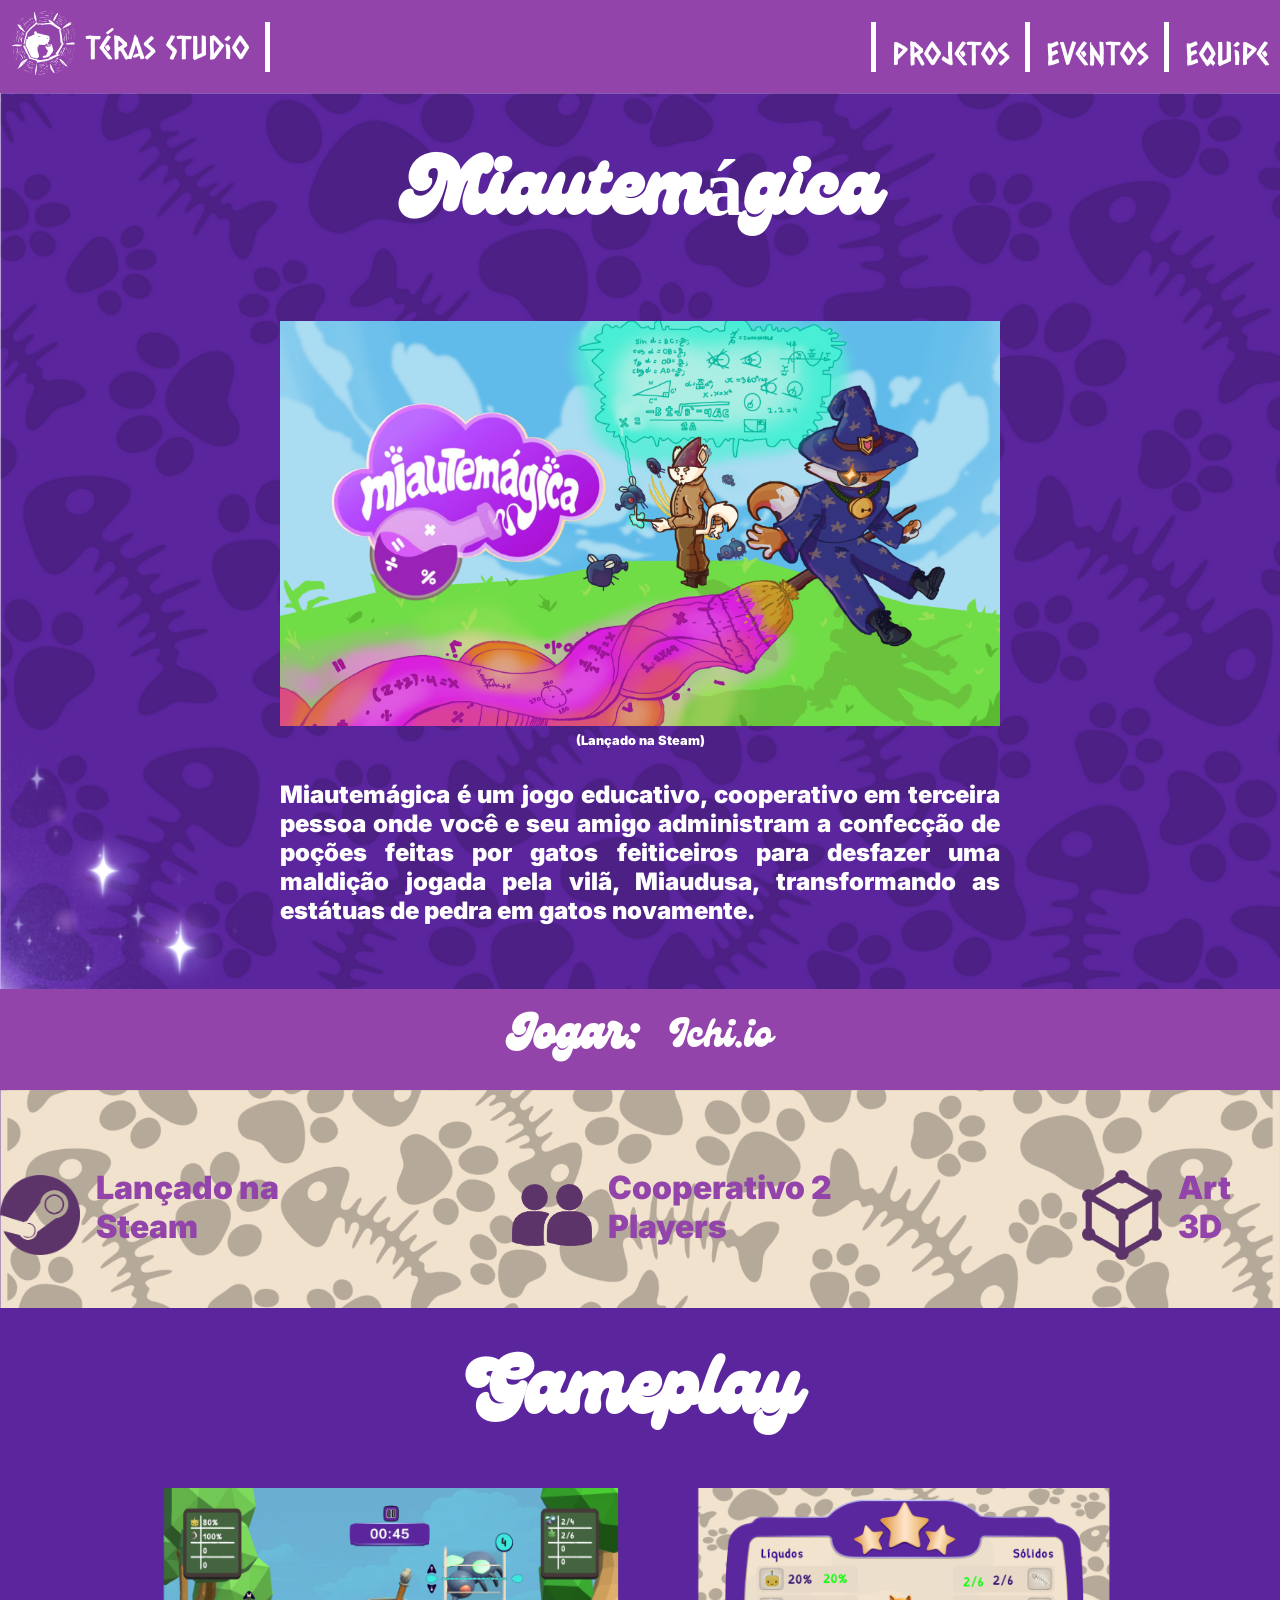
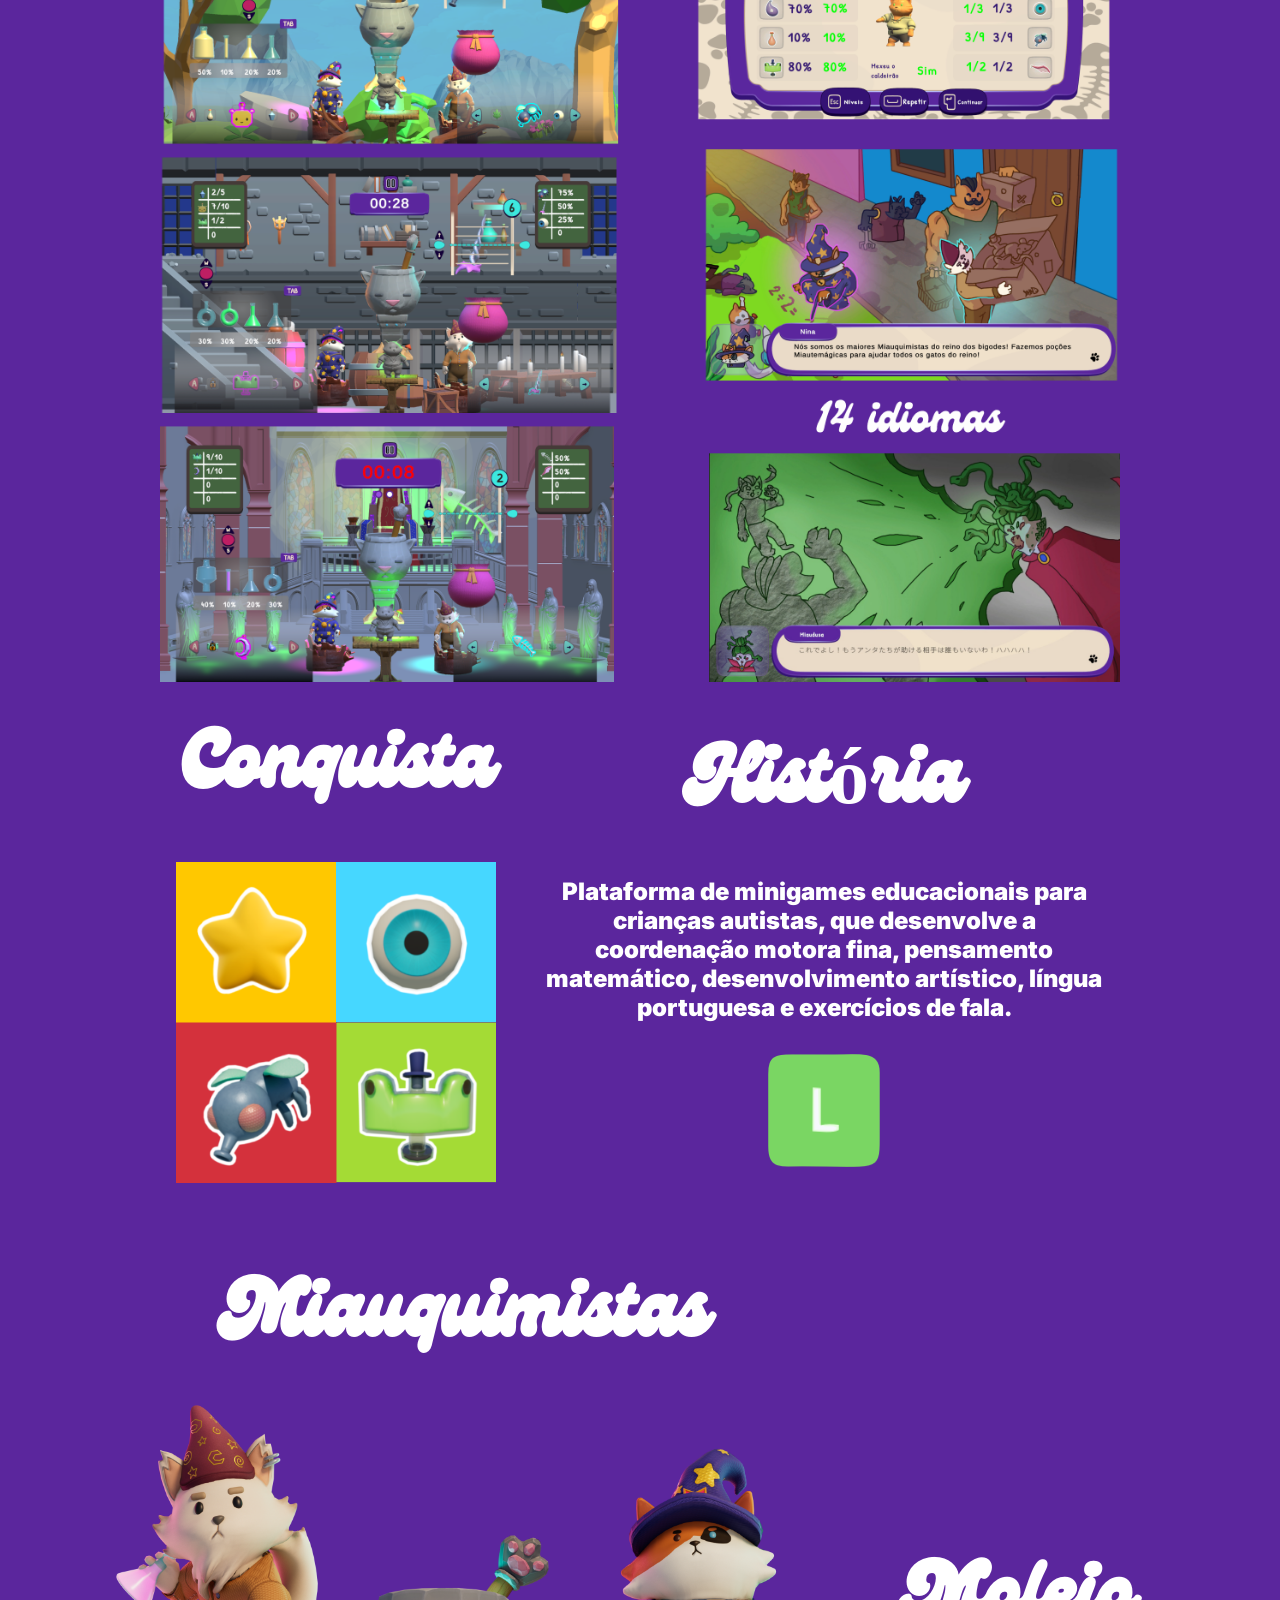
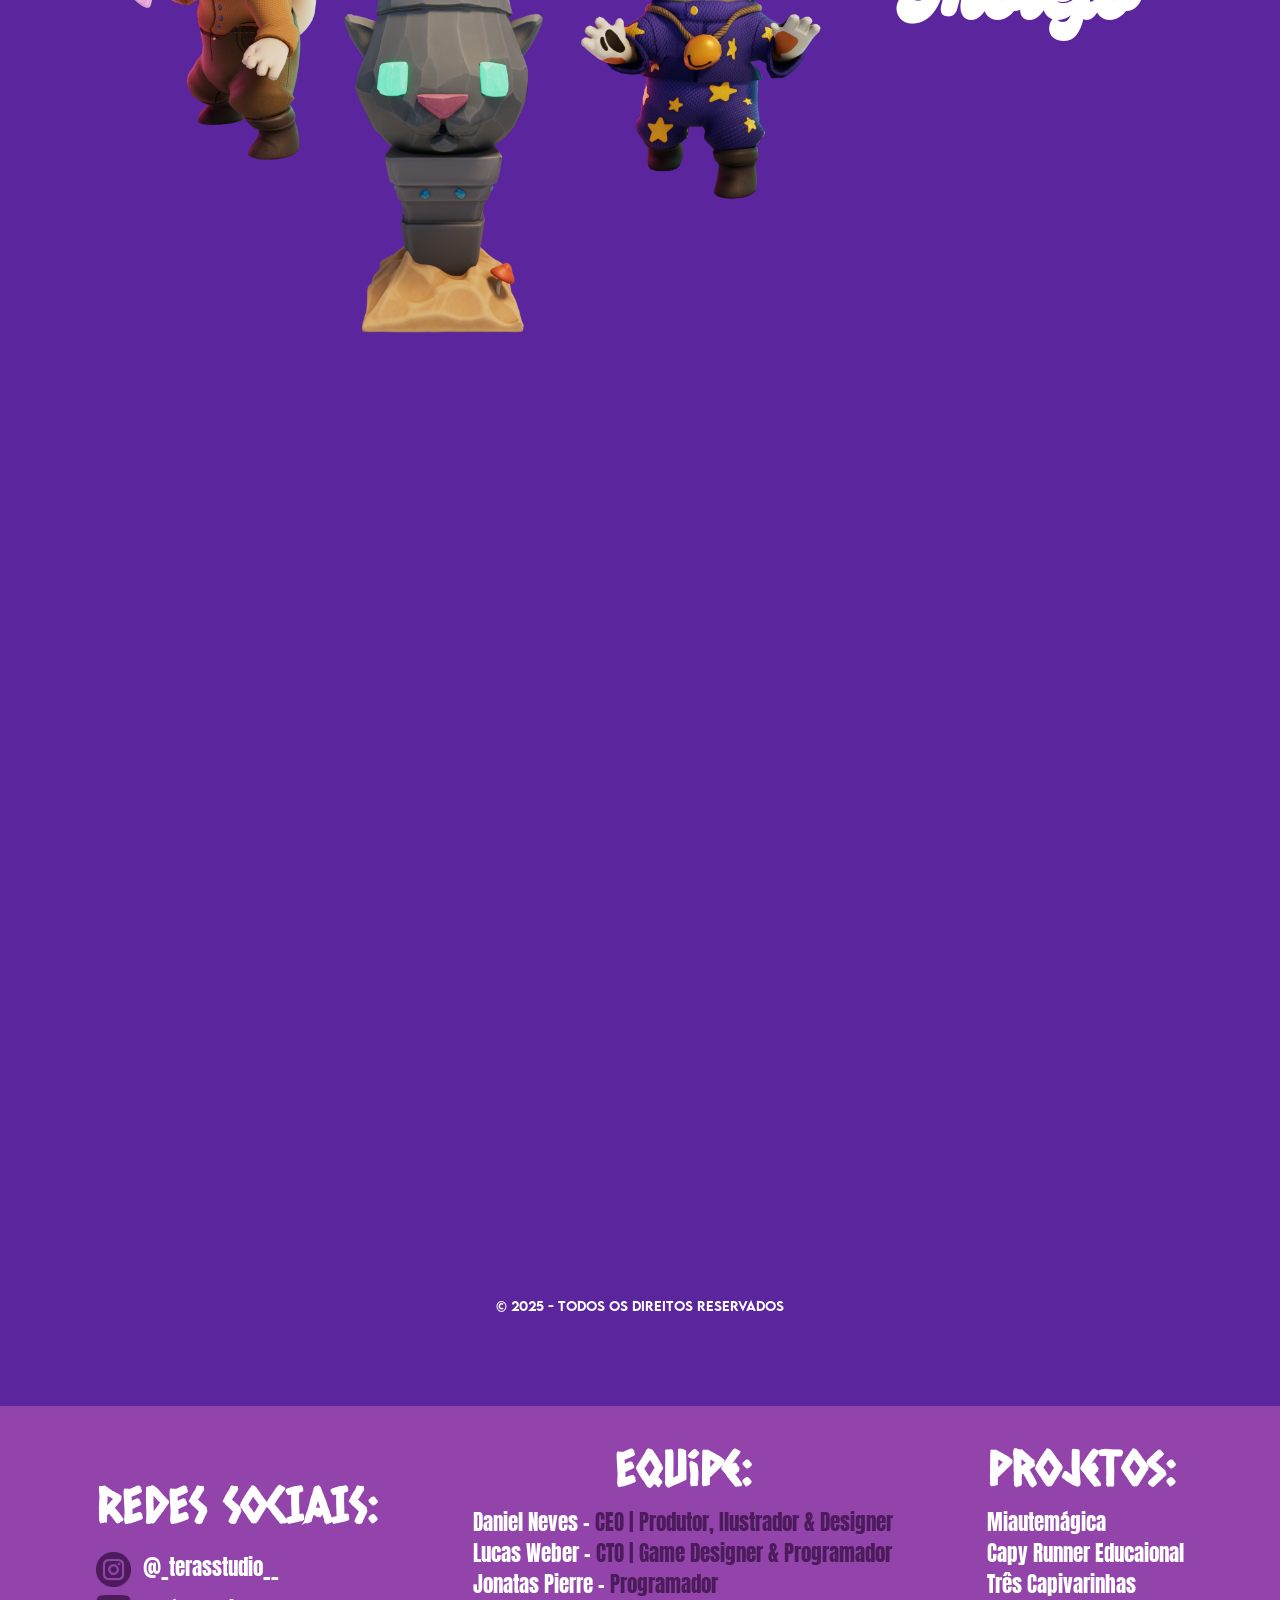
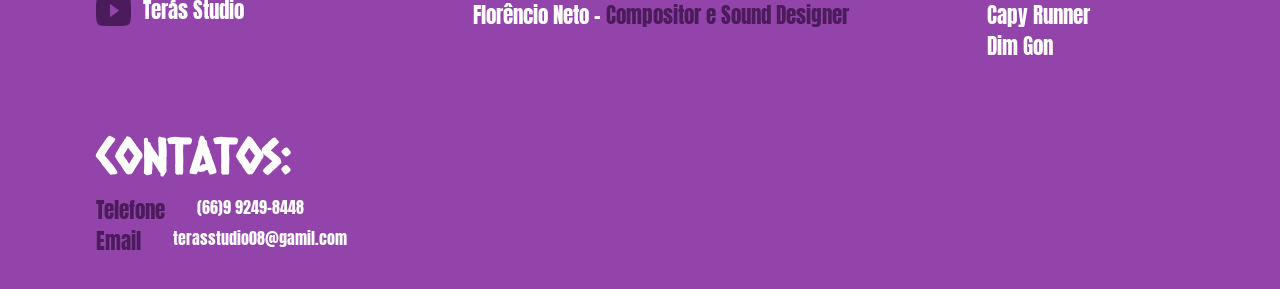
==== 1-Miautemagica/Miautemagica.html @ feee35ed "Upload Site" ====
<!DOCTYPE html>
<html>
<head>
    <meta charset='utf-8'>
    <meta http-equiv='X-UA-Compatible' content='IE=edge'>
    <title>Miautemágica</title>
    <meta name='viewport' content='width=device-width, initial-scale=1'>
    <link rel='stylesheet' type='text/css' media='screen' href='Miautemagica.css'>
    <link rel="icon" type="image/x-icon" href="../img/DimGon/logoDimGon.png">
</head>
<body>
    
        <!-- Menu Superior -->
        <nav>
            <div id="navTeras">
                <a href="../index.html">
                    <img src="../img/logoTerasWhite.svg" alt="">
                </a>
                <a href="../index.html">Téras Studio</a>
                <div class="navDiv"></div>
            </div>

            <div id="navElement">
                <div class="navDiv"></div>
                <a href="../Projetos/projetos.html">Projetos</a>
                <div class="navDiv"></div>
                <a href="../Eventos/eventos.html">Eventos</a>
                <div class="navDiv"></div>
                <a href="../Equipe/equipe.html">Equipe</a>
            </div>
        </nav>

    <div id="CapyRunner" class="BlocoElements">
        <h1>Miautemágica</h1>
        <img src="../img/Projetos/MiautemagicaPage.png" alt="">
        <h3>(Lançado na Steam)</h3>
        <p>
            Miautemágica é um jogo educativo, cooperativo em terceira pessoa onde você e seu amigo 
            administram a confecção de poções feitas por gatos feiticeiros para desfazer uma maldição 
            jogada pela vilã, Miaudusa, transformando as estátuas de pedra em gatos novamente.
        </p>
    </div>

    <div id="ichiIO">
        <h2>Jogar: </h2>
        <a target="_blank" href="https://daniel-neves.itch.io/dim-gon">Ichi.io</a>
    </div>

    <div id="especificacoes">

        <div id="engine">
            <img src="../img/Miautemagica/SteamIcon.png" alt="">
            <h2>Lançado na Steam</h2>
        </div>

        <div id="estilo">
            <img src="../img/Miautemagica/DuplaIcon.png" alt="">
            <h2>Cooperativo 2 Players</h2>
        </div>

        <div id="design">
            <img src="../img/Miautemagica/3DIcon.png" alt="">
            <h2>Art 3D</h2>
        </div>

    </div>

   <!-- Gameplay -->
   <div id="Gameplay">
        <h1>Gameplay</h1>
        <img src="../img/Miautemagica/img1.png" alt="">
   </div>

    <!-- Conquista e História -->
   <div id="ConquistaHistoria">
        <div id="conquista">
            <h1>Conquista</h1>
            <img src="../img/Miautemagica/img2.png" alt="">
        </div>
        <div id="historia">
            <h1>História</h1>
            <p>
                Plataforma de minigames educacionais para crianças autistas, que desenvolve a 
                coordenação motora fina, pensamento matemático, desenvolvimento artístico, 
                língua portuguesa e exercícios de fala.
            </p>
            <img src="../img/Miautemagica//livre.png" alt="">
        </div>

   </div>

      <!-- Miauquimistas -->
   <div id="Miauquimistas">
        <div id="MiauquimistasImg">
            <h1>Miauquimistas</h1>
            <img src="../img/Miautemagica/img3.png" alt="">
        </div>
        <div id="Dance">
            <h1>Molejo</h1>
            <img src="../img/gato_npc_dancinha.gif" alt="">
        </div>

   </div>
      <!-- final page -->
   <div id="FinalPage"></div>

    <p class="copyrigt">
        © 2025 - Todos os direitos reservados
    </p>

        <!-- Rodapé -->
        <footer>
            <section id="infosContainer">
                <div id="socialMediasContainer">
                    <h2>REDES SOCIAIS:</h2>
                    <a class="socialMedia" href="https://www.instagram.com/_terasstudio__?igsh=emlpOHJmZ2s3c3p0">
                        <img src="../img/InstaMiautemagica.png" alt="">
                        <p>@_terasstudio__</p>
                    </a>

                    <a class="socialMedia" href="https://youtube.com/@terasstudio412?si=KAAgz5SjvQIawoZe">
                        <img src="../img/YtMiautemagica.png" alt="">
                        <p>Terás Studio</p>
                    </a>
                </div>

                <div id="teamContainer">
                    <h2>Equipe:</h2>
                    <p>Daniel Neves - <span>CEO | Produtor, Ilustrador & Designer </span></p>
                    <p>Lucas Weber - <span>CTO | Game Designer & Programador</span></p>
                    <p>Jonatas Pierre - <span>Programador</span></p>
                    <p>Florêncio Neto - <span>Compositor e Sound Designer</span></p>

                </div>

                <div id="projectsContainer">
                    <h2>Projetos:</h2>
                    <a href="../1-Miautemagica/Miautemagica.html">Miautemágica</a>
                    <a href="../2-CapyRunnerEducacional/CapyRunnerEducacional.html">Capy Runner Educaional</a>
                    <a href="../3-TresCapivarinhas/TresCapivarinhas.html">Três Capivarinhas</a>
                    <a href="../4-CapyRunner/CapyRunnerIndex.html">Capy Runner</a>
                    <a href="../5-DimGon/DinGon.html">Dim Gon</a>

                </div>
            </section>

            <section id="contacts">
                <h2>Contatos:</h2>
                <div class="contactsElement">
                    <span>Telefone</span>
                    <p>(66)9 9249-8448</p>
                </div>
                <div class="contactsElement">
                    <span>Email</span>
                    <p>terasstudio08@gamil.com</p>
                </div>
            </section>
        </footer>
</body>
</html>
---- 1-Miautemagica/Miautemagica.css ----
*{margin: 0%;}

@font-face {
    font-family:'GentyDemo';
    src: url(../font/genty/GentyDemo-Regular.otf);
}
@font-face {
    font-family:'lemon_milk';
    src: url(../font/lemon_milk/LEMONMILK-Medium.otf);
}
@font-face {
    font-family:'inter';
    src: url(../font/inter/Inter_18pt-Black.ttf);
}
@font-face {
    font-family:CaesarDressing;
    src: url(../font/CaesarDressing-Regular.ttf);
}
@font-face {
    font-family:Anton;
    src: url(../font/Anton-Regular.ttf);
}


body{
    background-color: #5B269D;
    color: #fff;
    overflow-x: hidden; /* Esconde apenas a rolagem horizontal */

}

h3{
  font-family: inter;
  font-size: 1.5rem;
  color: #266F7A;
  text-align: start;
}
p{
    font-family: inter;
    font-size: 1.5rem;
    color: #fff;
    text-align: start;
}
h1{
  font-family: GentyDemo;
  font-size: 5rem;
  color: #fff;
  text-align: center;
}
a{
    text-decoration: none;
}
#back{
  background-color: #4B8891;
}
#back img{
  width: 3rem;
  padding: 0.8rem;
}
#back img:hover{
  transform: scale(1.08);
  transition: ease-in-out .2s;
}
/*Nav Menu*/
nav{
    display: flex;
    align-items: center;
    justify-content: space-between;
    background-color: #9344AB;
    padding: 0.7rem;
    

}
#navTeras{
    display: flex;
    align-items: center;
    justify-content: center;
}
#navElement{
    display: flex;
    align-items: end;
    justify-content: center;
}
nav img{
    width: 4rem ;
    margin-right: 0.7rem;
}
nav a{
    font-family: CaesarDressing;
    
    font-size: 2rem;
    color: #fff;
}
nav a:hover{

    color:#202020;
    transform: scale(1.05);
    transition: ease-in-out .2s;
}
.navDiv{
    background-color: #fff;
    width: 5px ;
    height: 50px;
    margin: 0 1rem 0 1rem;
}

/*Bloco Inicial*/
#CapyRunner{
  background-image: url(../img/Miautemagica/MainBackground.png);
  background-repeat: no-repeat;
  background-size: cover;
  background-color: #9344AB;
}
.BlocoElements{
    display: flex;
    justify-content: center;
    align-items: center;
    flex-direction: column;

  }
  .BlocoElements a{
    text-decoration: none;
  }
  .BlocoElements h1{
    font-size: 5rem;
    padding-top: 3rem;
    padding-bottom: 2rem;
  }
  .BlocoElements h2{
    font-family: inter;
    font-size: 1rem;
    color: #fff;
  }
  .BlocoElements h3{
    font-size: 0.8rem;
    color: #fff;
    padding-bottom: 1rem;
  }
  .BlocoElements p{
    text-align: justify;
    width: 45rem;
    padding: 1rem 2rem 4rem 2rem;

  }
  .BlocoElements img{
    width: 45rem;
    padding: 2rem 2rem 0.4rem 2rem;
  }

  /*ichiIO*/
  #ichiIO{
    display: flex;
    justify-content: center;
    align-items: center;
    background-color: #9344AB;
    padding: 1rem;
    gap: 2rem;
  }
  #ichiIO h2{
    font-family: GentyDemo;
    font-size: 3rem;
    color: #fff;
  }
  #ichiIO a{
    font-family: GentyDemo;
    font-size: 2.5rem;
    color: #fff;
  }
  #ichiIO a:hover{
    transform: scale(1.05);
    transition: ease-in-out .2s;
  }

  /*Especificações*/
  #especificacoes{
    display: flex;
    justify-content: center;
    align-items:center;
    padding-bottom: 3rem;
    gap: 8rem;
    background-image: url(../img/Miautemagica/WhiteBackground.png);
    background-repeat: no-repeat;
    background-size: cover;
  }
  #especificacoes img{
    width: 5rem;
    padding-top: 5rem;
  }
  #engine{
    display: flex;
    justify-content: center;
    align-items:center ;
    gap: 1rem;
  }
  #engine h2{
    padding-top: 4rem;
    font-family: inter;
    font-size: 2rem;
    color: #9344AB;
  }
  #estilo{
    display: flex;
    justify-content: center;
    align-items:center ;
    gap: 1rem;
  }
  #estilo h2{
    padding-top: 4rem;
    font-family: inter;
    font-size: 2rem;
    color: #9344AB;
  }
  #design{
    display: flex;
    justify-content: center;
    align-items:center ;
    gap: 1rem;
  }
  #design h2{
    padding-top: 4rem;
    font-family: inter;
    font-size: 2rem;
    color: #9344AB;
  }
/* Gameplay */
#Gameplay{
  display: flex;
  justify-content: center;
  align-items: center;
  flex-direction: column;
  gap: 2rem;
  padding: 2rem;
}
#Gameplay img{
  width: 60rem;
}

/* Conquista e História */
#ConquistaHistoria{
  display: flex;
  justify-content: center;
  align-items: center;
  gap: 3rem;
}
#conquista{
    display: flex;
  justify-content: center;
  align-items: center;
  flex-direction: column;
  gap: 2rem;
}
#conquista img{
  width: 20rem;
}
#historia {
  display: flex;
  justify-content: center;
  align-items: center;
  flex-direction: column;
  gap: 2rem;
  width: 35rem;
}
#historia img{
  width: 7rem;
}
#historia p{
  text-align: center;
}

/* Miauquimista */
#Miauquimistas{
  display: flex;
  justify-content: center;
  align-items: center;
  gap: 2rem;
  padding-top: 5rem;
}
#MiauquimistasImg {
  display: flex;
  justify-content: center;
  align-items: center;
  flex-direction: column;
  gap: 1rem;
}
#MiauquimistasImg img{
  width: 45rem;
}
#Dance {
  display: flex;
  justify-content: center;
  align-items: center;
  flex-direction: column;
  gap: 1rem;
}
#Dance img{
  width: 20rem;
}
/* Img Final */
#FinalPage{
  height: 100vh;
  background-image: url(../img/Miautemagica/FinalBackground.png);
  background-repeat: no-repeat;
  background-size: cover;
}

/* copyrigt */
  .copyrigt{
    display: flex;
    align-items: center;
    justify-content: center;
    text-align: center;
    font-family: lemon_milk;
    font-size: 0.8rem;
    position: relative;
    bottom: 60px;
    padding-top: 6rem;
    color: #fff;
  }

  /*Footer*/
footer {
    background-color: #9344AB;;
    margin-top: 2rem;
    background-image: url('img/Home/TerasLogoBagroundFooter.png'); 
    background-size: contain;
    background-position: center; 
    background-repeat: no-repeat; 

}
#infosContainer {
    display: flex;
    padding: 2rem 6rem;
    justify-content: space-between;
}
#infosContainer h2 {
    font-family: CaesarDressing;
    font-size: 3rem;
    margin-bottom: 10px;
}
#infosContainer p {
    font-size: 1.3rem;
    font-family: Anton;
    color: #fff;
}
#infosContainer img{
    width: 35px;
}
.socialMedia {
    display: flex;
    gap: 12px;
    font-size: 1.3rem;
    font-family: Anton;
    color: #fff;
    width: fit-content;
    text-decoration: none;
}
#socialMediasContainer{
  display: flex;
  align-items: start;
  justify-content: center;
  flex-direction: column;
  gap: 0.5rem;
 }
.socialMedia:hover {
    transform: scale(1.03);
    transition: ease-in-out .2s;
}
#teamContainer {
    text-align: center;
}
#teamContainer span{
    color:#4c1b5b;
}
#projectsContainer {
    text-align: left;
}
#projectsContainer a{
    display: flex;
    gap: 12px;
    font-size: 1.3rem;
    font-family: Anton;
    color: #fff;
    width: fit-content;
    text-decoration: none;
}
#projectsContainer a:hover{
    transform: scale(1.03);
    transition: ease-in-out .2s;
}
#contacts {
    display: flex;
    flex-direction: column;
    padding: 2rem 6rem;
    justify-content: space-between;
}
#contacts p {
    font-size: 1rem;
    font-family: Anton;
    color: #fff
}
#contacts span {
    font-size: 1.3rem;
    font-family: Anton;
    color: #4c1b5b;
}
#contacts h2 {
    font-family: CaesarDressing;
    font-size: 3rem;
    margin-bottom: 10px;
}
.contactsElement{
    display: flex;
    gap: 2rem;
}

  @media screen and (max-width: 1024px){  
  h3{
    font-size: 1rem;
  }
  p{
      font-size: 1rem;
  }
  h1{
    font-size: 2.5rem;
  }
  body{
    overflow-x: hidden;
    width: 100%;
  }
  html{
    overflow-x: hidden;
    width: 100%;
  }



  /*Bloco Inicial*/
    .BlocoElements h1{
      font-size: 2.5rem;
    }
    .BlocoElements h2{
      font-size: 1rem;
    }
    .BlocoElements h3{
      font-size: 0.8rem;
    }
    .BlocoElements p{
      width: 20rem;
    }
    .BlocoElements img{
      width: 20rem;
    }
  
    /*ichiIO*/
    #ichiIO{
      gap: 1rem;
    }
    #ichiIO h2{
      font-size: 2rem;
    }
    #ichiIO a{
      font-size: 2rem;
    }

    /*Especificações*/
    #especificacoes{
      padding-left: 0.8rem;
      gap: 0.5rem;
    }
    #especificacoes img{
      width: 2.5rem;
      padding-top: 5rem;
    }
    #especificacoes h2{
      position: relative;
      top: 10px;
    }
    #engine{
      gap: 0.4rem;
    }
    #engine h2{
      font-size: 0.8rem;
    }
    #estilo{
      gap: 0.4rem;
    }
    #estilo h2{
      font-size: 0.8rem;
    }
    #design{
      gap: 0.4rem;
    }
    #design h2{
      font-size: 0.8rem;
    }

    /*Desafio*/
    #desafio h3{
      width: 20rem;
    }
  
    /*Metodologia*/
    #metodoABAdiv{
      flex-direction: column;
      gap: 0rem;
    }
    #metodoABAdiv #bloco1{
      flex-direction: column;
      width: 20rem;
      gap: 3rem;
    }
    #metodoABAdiv #bloco1 img{
      width: 20rem;
    }
    #metodoABAdiv #bloco2{
      width: 20rem;
    }
    /*Vídeo*/
  #video{
    padding: 4rem;
    margin: 1rem;
    background-image: url(../img/DimGon/logoDimGonAzul.png);
    background-repeat: no-repeat;
    background-size: contain;
  }
  #video img{
    display: none;
  }

  /*Bloco de Mecânica com Home*/
  #mecanicaHome{
    flex-direction: column;
    gap: 2rem;
  }
  #mecanicaHome img{
    width: 15rem;
  }

  /*Mecânica*/
  #mecanicaHome #mecanica{
    width: 20rem;
  }
  #mecanicaHome #mecanica h1{
    padding-bottom: 2rem;
  }
  #mecanicaHome #mecanica h3{
    padding-bottom: 2rem;
    padding-left: 0;
  }
  /*Home*/
  #home{
    display: flex;
    justify-content: center;
    align-items: center;
    flex-direction: column;
  }
  #mecanicaHome #home{
    width: 20rem;
  }
  #mecanicaHome #home h1{
    padding-bottom: 2rem;
  }
  #mecanicaHome #home h3{
    padding-bottom: 2rem;
  }
  #mecanicaHome #home ul{
    padding-bottom: 0rem;
    padding-left: 0rem;
  }

  /*Minigames*/
  #Minigames{
    padding-top: 0rem;
  }
  #minigamesImgs img{
    width: 7rem;
    padding: 2rem 0.5rem 1rem 0.5rem;
  }
  #Minigames h1{
    font-size: 2.5rem;
  }
  #Minigames h3{
    width: 22rem;
    font-size: 1rem;
    text-align: justify;
  }

  /*Estrelas & LojaPet*/
  #estrelasLojaPet{
    flex-direction: column;
    gap: 2rem;
    padding: 5rem;
  }
  #estrelas{
    gap: 2rem;
    width: 20rem;

  }
  #estrelas img{
    width: 10rem;
  }
  #estrelas  h3{
    width: 20rem;
    text-align: justify;
  }
  #lojaPet{
    gap: 2rem;
    width: 20rem;
  }
  #lojaPetImgs{

    gap: 1rem;
  }
  #lojaPet img{
    width: 10rem;
    height: 22rem;
  }
  #lojaPet  h3{
    width: 20rem;
    text-align: justify;
  }

  /*Configuração*/
  #configuracao{
    flex-direction: column;
    gap: 2rem;
  }
  #configuracao img{
    width: 15rem;
  }
  #configuracaoBloco{
    display: flex;
    justify-content: center;
    align-items: center;
    flex-direction: column;
    width: 20rem;
  }
  #configuracaoBloco p{
    text-align: center;
    padding-top: 2rem
  }

  /*futurosMinigames*/
  #futMinigameImgs{
    gap: 1rem;
  }
  #futurosMinigames #futMinigameImgs img{
    width: 7rem;
    height: 15rem;
  }
  #futurosMinigamesConteudo{
    flex-direction: column;
    gap: 2rem;
  }
  #futurosMinigamesTextos{
    flex-direction: row;
    width: 22rem;
    gap: 0rem;
  }
  #futurosMinigamesTextos h3{
    text-align: justify;
  }

  }
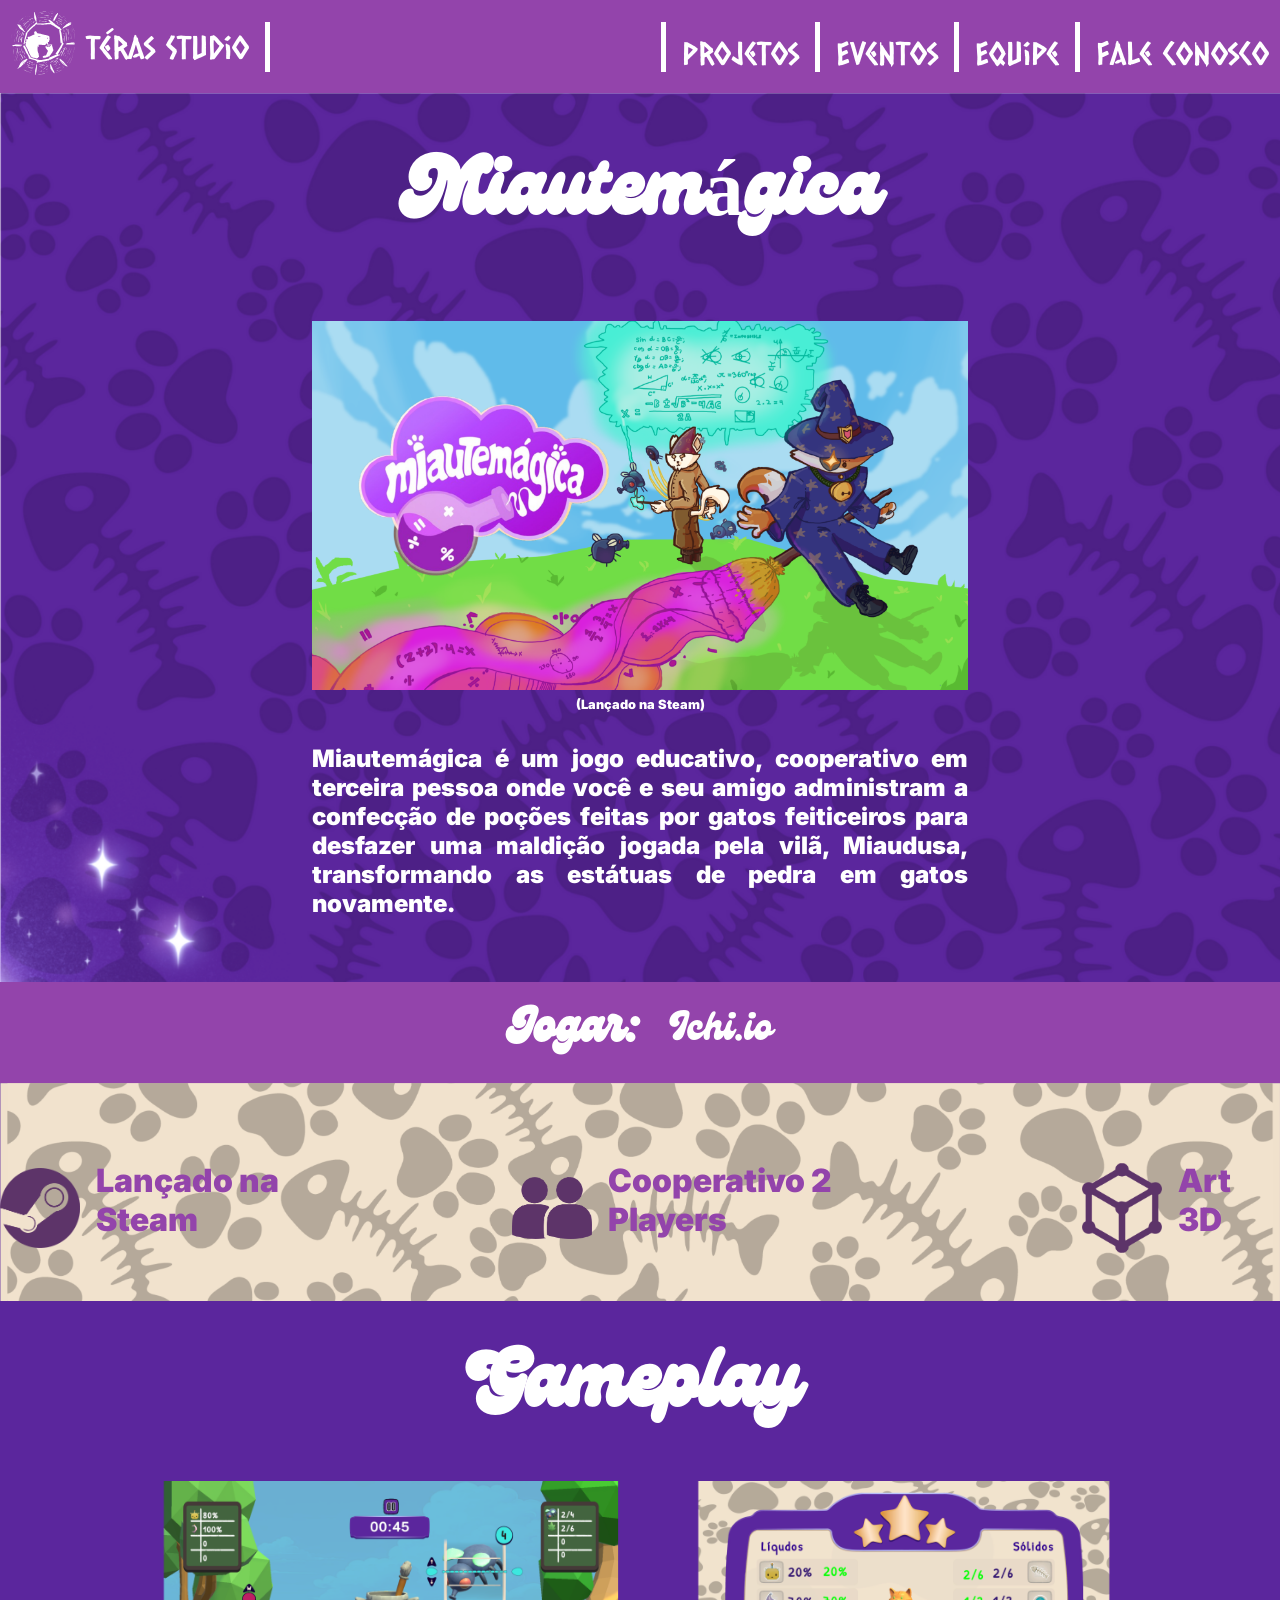
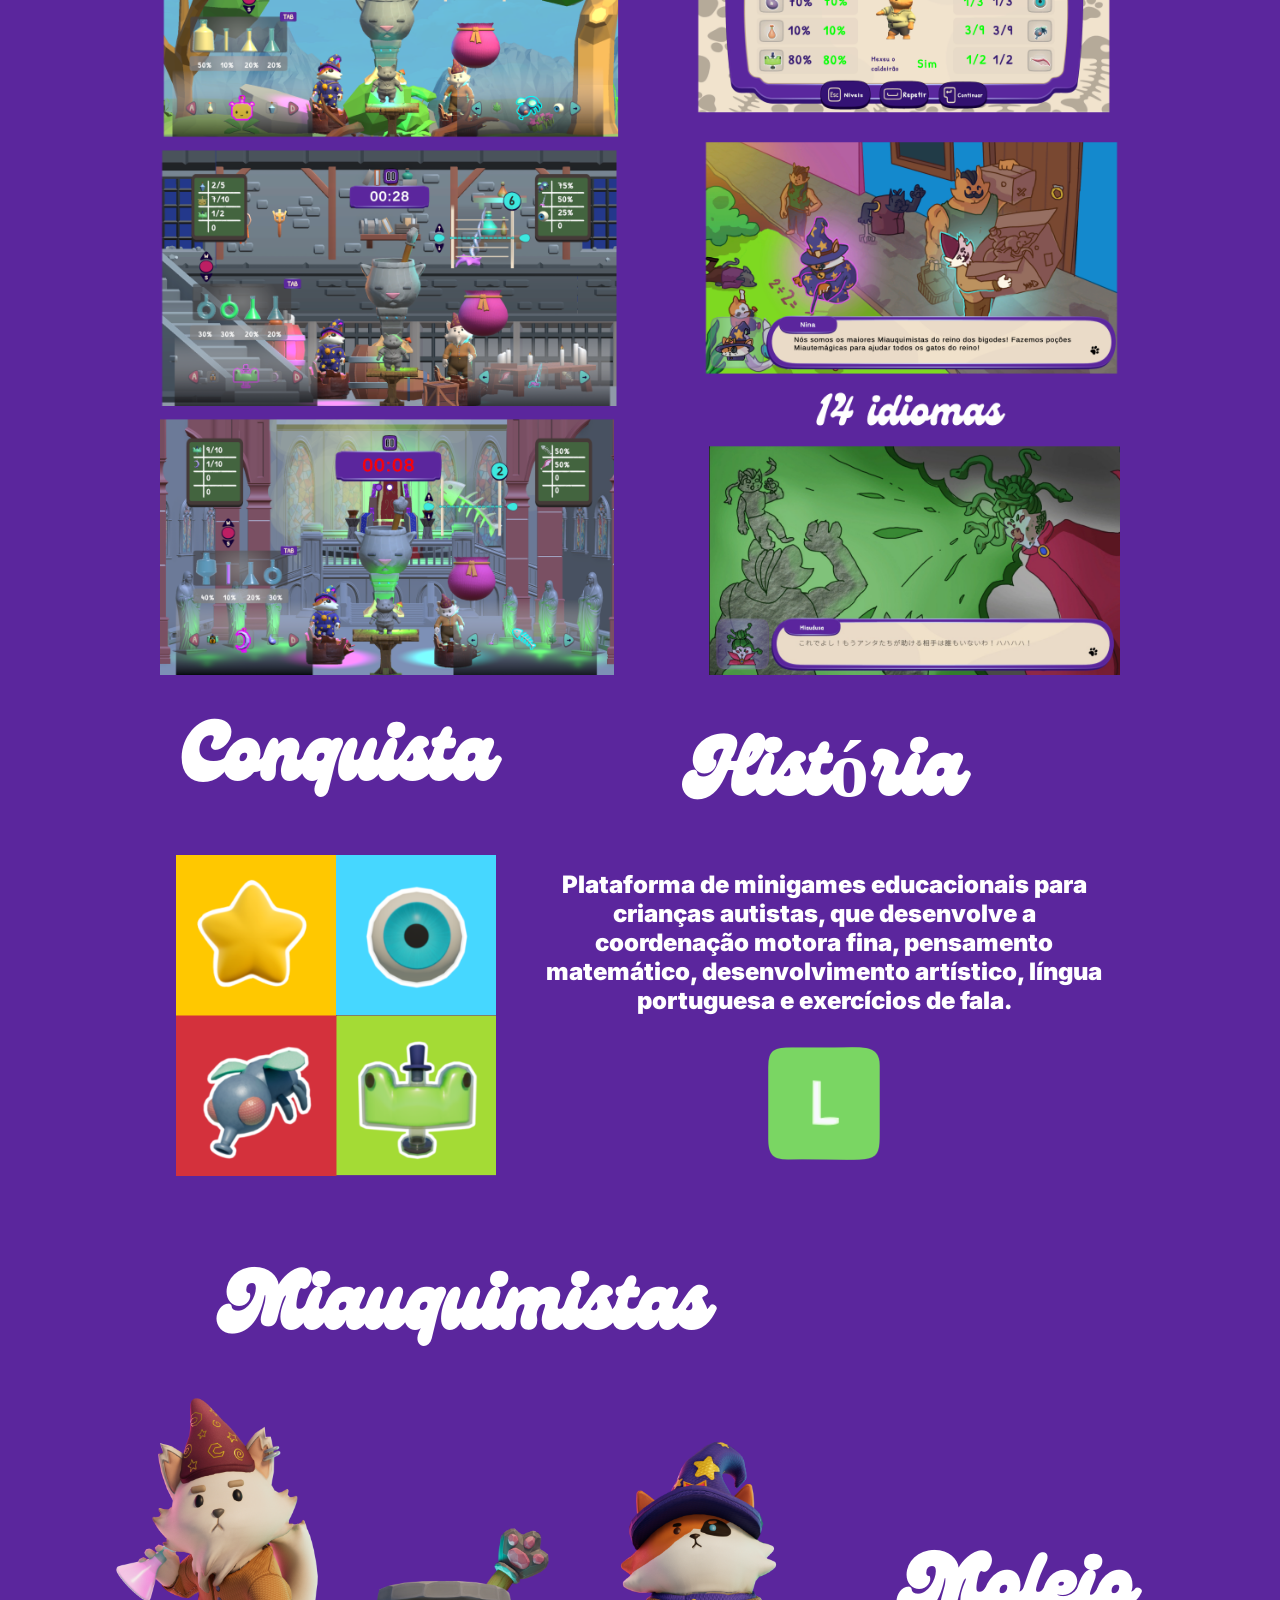
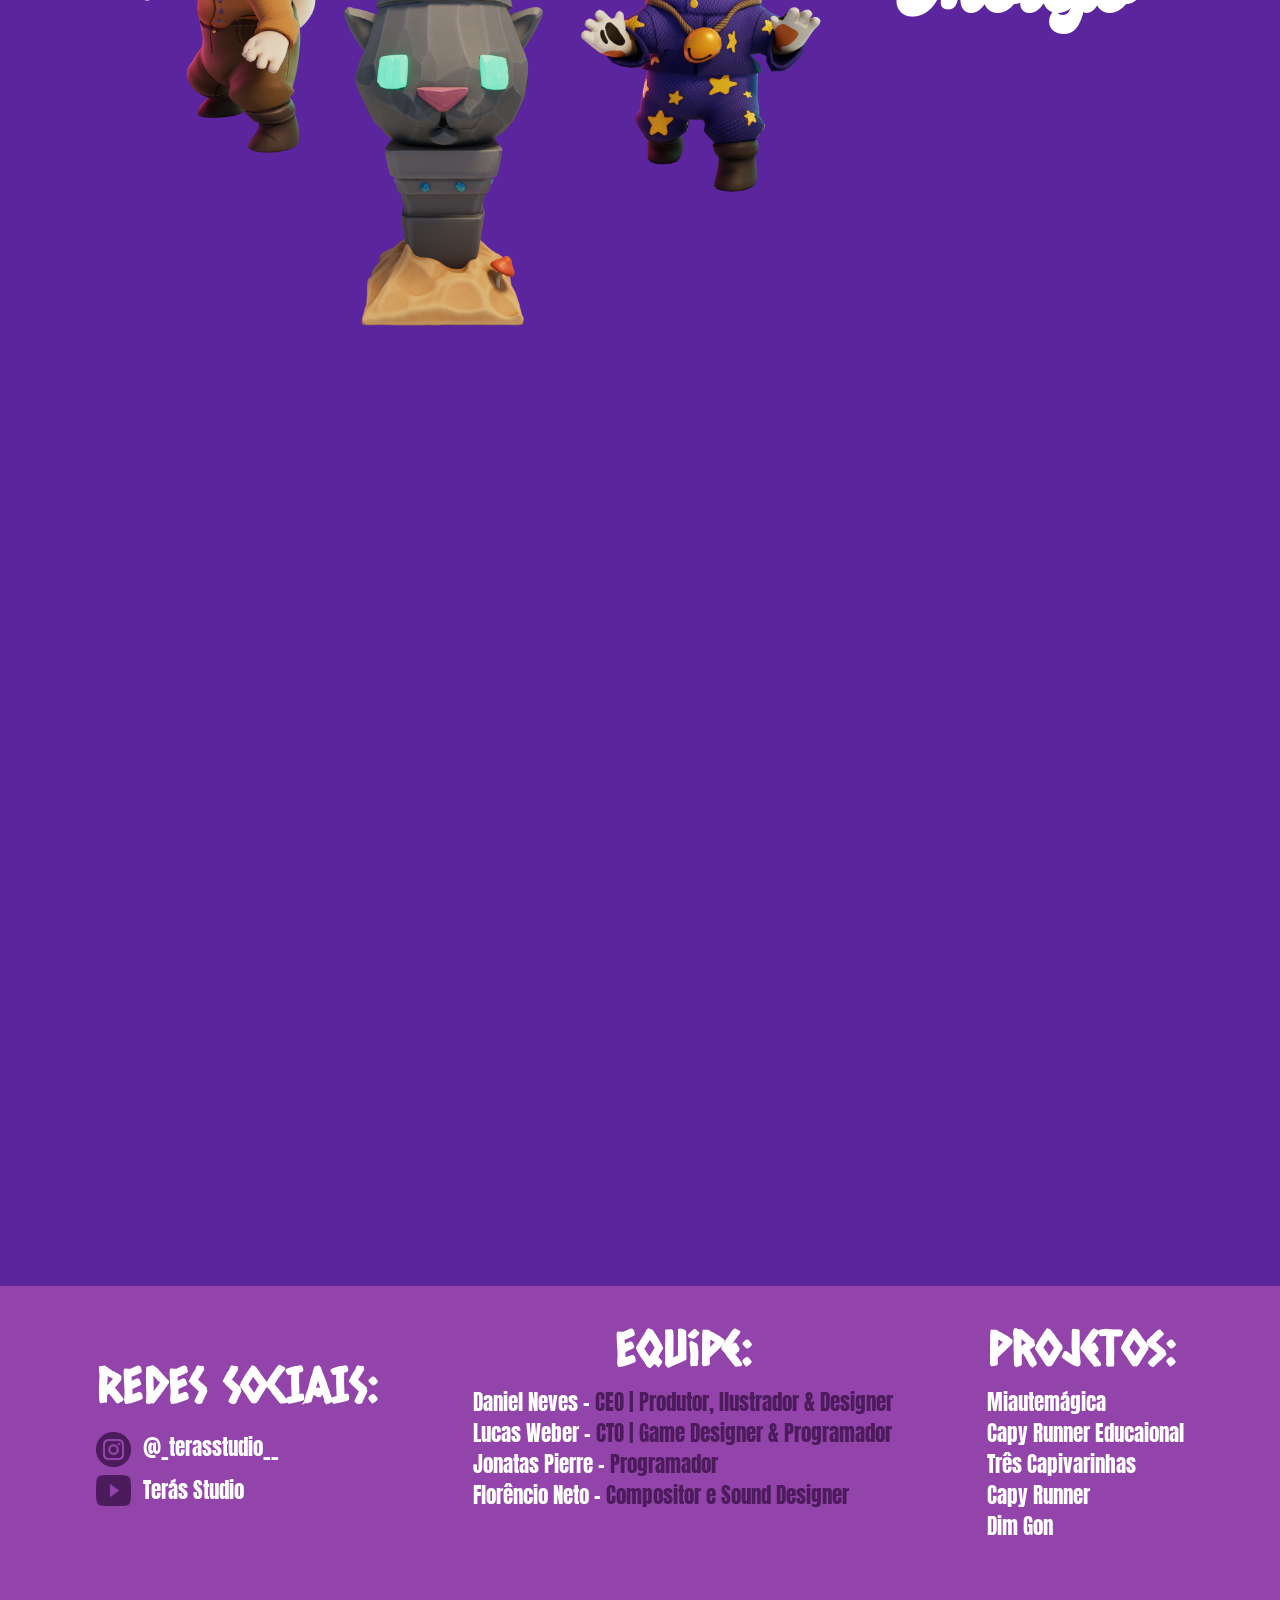
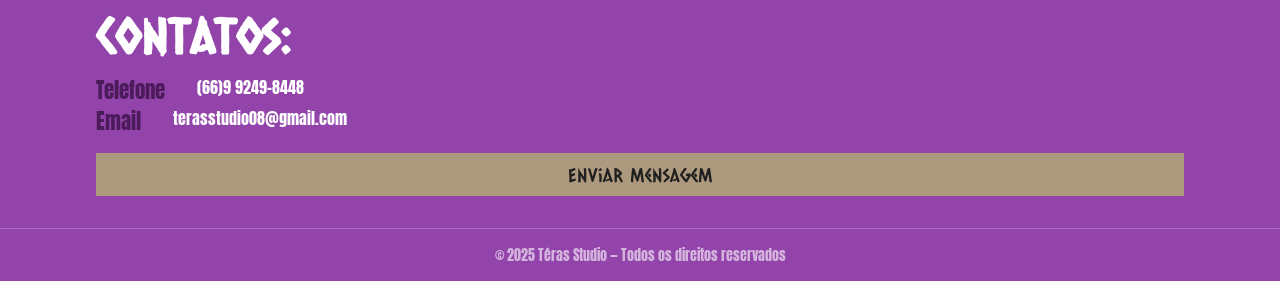
==== commit cad60479: "Feat: responsividade melhorias da responsividade para o mobile e modal de contato" ====
--- a/1-Miautemagica/Miautemagica.html
+++ b/1-Miautemagica/Miautemagica.html
@@ -6,7 +6,8 @@
     <title>Miautemágica</title>
     <meta name='viewport' content='width=device-width, initial-scale=1'>
     <link rel='stylesheet' type='text/css' media='screen' href='Miautemagica.css'>
-    <link rel="icon" type="image/x-icon" href="../img/DimGon/logoDimGon.png">
+    <link rel="icon" type="image/x-icon" href="../img/IconeDoApp_184×184_miautemagica.png">
+    <script src='../script.js'></script>
 </head>
 <body>
     
@@ -16,17 +17,24 @@
                 <a href="../index.html">
                     <img src="../img/logoTerasWhite.svg" alt="">
                 </a>
-                <a href="../index.html">Téras Studio</a>
-                <div class="navDiv"></div>
+                <a href="../index.html" id="TerasNavTitle">Téras Studio</a>
+                <div class="navDiv" id="TerasNavTitle"></div>
             </div>
 
+            <button id="menuHamburger" aria-label="Abrir menu">
+                <span></span>
+                <span></span>
+                <span></span>
+            </button>
             <div id="navElement">
+                <div class="navDiv" ></div>
+                <a href="/Projetos/projetos.html">Projetos</a>
                 <div class="navDiv"></div>
-                <a href="../Projetos/projetos.html">Projetos</a>
+                <a href="/Eventos/eventos.html">Eventos</a>
                 <div class="navDiv"></div>
-                <a href="../Eventos/eventos.html">Eventos</a>
+                <a href="/Equipe/equipe.html">Equipe</a>
                 <div class="navDiv"></div>
-                <a href="../Equipe/equipe.html">Equipe</a>
+                <a href="../index.html#faleConosco">Fale Conosco</a>
             </div>
         </nav>
 
@@ -104,10 +112,6 @@
       <!-- final page -->
    <div id="FinalPage"></div>
 
-    <p class="copyrigt">
-        © 2025 - Todos os direitos reservados
-    </p>
-
         <!-- Rodapé -->
         <footer>
             <section id="infosContainer">
@@ -152,9 +156,36 @@
                 </div>
                 <div class="contactsElement">
                     <span>Email</span>
-                    <p>terasstudio08@gamil.com</p>
+                    <p>terasstudio08@gmail.com</p>
                 </div>
+                <button id="btnAbrirForm">Enviar Mensagem</button>
             </section>
+            <div id="footerCopyright">
+                <p>© 2025 Téras Studio — Todos os direitos reservados</p>
+            </div>
         </footer>
+
+        <!-- Modal Fale Conosco -->
+        <div id="modalOverlay">
+            <div id="modal">
+                <button id="modalFechar">&times;</button>
+                <h2>Enviar Mensagem</h2>
+                <form id="faleConoscoForm">
+                    <div class="formGroup">
+                        <label for="formNome">Nome</label>
+                        <input type="text" id="formNome" placeholder="Seu nome" required>
+                    </div>
+                    <div class="formGroup">
+                        <label for="formEmail">Email</label>
+                        <input type="email" id="formEmail" placeholder="seu@email.com" required>
+                    </div>
+                    <div class="formGroup">
+                        <label for="formMensagem">Mensagem</label>
+                        <textarea id="formMensagem" placeholder="Sua mensagem..." rows="5" required></textarea>
+                    </div>
+                    <button type="submit" id="formBtn">Enviar</button>
+                </form>
+            </div>
+        </div>
 </body>
 </html>
--- a/1-Miautemagica/Miautemagica.css
+++ b/1-Miautemagica/Miautemagica.css
@@ -1,4 +1,5 @@
-*{margin: 0%;}
+*{margin: 0%; box-sizing: border-box;}
+img { max-width: 100%; height: auto; }
 
 @font-face {
     font-family:'GentyDemo';
@@ -68,8 +69,10 @@
     justify-content: space-between;
     background-color: #9344AB;
     padding: 0.7rem;
-    
-
+    position: relative;
+}
+#menuHamburger {
+    display: none;
 }
 #navTeras{
     display: flex;
@@ -102,6 +105,119 @@
     width: 5px ;
     height: 50px;
     margin: 0 1rem 0 1rem;
+}
+
+/*Modal*/
+#modalOverlay {
+    display: none;
+    position: fixed;
+    top: 0;
+    left: 0;
+    width: 100%;
+    height: 100%;
+    background-color: rgba(0, 0, 0, 0.75);
+    z-index: 1000;
+    justify-content: center;
+    align-items: center;
+}
+#modalOverlay.ativo {
+    display: flex;
+}
+#modal {
+    background-color: #2A2A2A;
+    border: 2px solid #AD997E;
+    border-radius: 8px;
+    padding: 2.5rem;
+    width: 90%;
+    max-width: 35rem;
+    position: relative;
+    max-height: 90vh;
+    overflow-y: auto;
+}
+#modal h2 {
+    font-family: CaesarDressing;
+    color: #AD997E;
+    font-size: 2rem;
+    margin-bottom: 1.5rem;
+}
+#modalFechar {
+    position: absolute;
+    top: 0.8rem;
+    right: 1.2rem;
+    background: none;
+    border: none;
+    color: #AD997E;
+    font-size: 2.2rem;
+    cursor: pointer;
+    line-height: 1;
+    font-family: Anton;
+}
+#modalFechar:hover { color: #fff; }
+#faleConoscoForm {
+    display: flex;
+    flex-direction: column;
+    gap: 1.2rem;
+}
+.formGroup {
+    display: flex;
+    flex-direction: column;
+    gap: 0.4rem;
+}
+.formGroup label {
+    font-family: CaesarDressing;
+    color: #AD997E;
+    font-size: 1.2rem;
+}
+.formGroup input,
+.formGroup textarea {
+    background-color: #202020;
+    border: 2px solid #AD997E;
+    border-radius: 4px;
+    color: #fff;
+    font-family: Anton;
+    font-size: 1rem;
+    padding: 0.7rem 1rem;
+    outline: none;
+    resize: vertical;
+    width: 100%;
+    box-sizing: border-box;
+}
+.formGroup input:focus,
+.formGroup textarea:focus { border-color: #fff; }
+#formBtn {
+    background-color: #AD997E;
+    border: none;
+    color: #202020;
+    cursor: pointer;
+    font-family: CaesarDressing;
+    font-size: 1.5rem;
+    padding: 0.7rem 2rem;
+    align-self: flex-end;
+    transition: background-color 0.2s;
+}
+#formBtn:hover { background-color: #fff; }
+#btnAbrirForm {
+    background-color: #AD997E;
+    border: none;
+    color: #202020;
+    cursor: pointer;
+    font-family: CaesarDressing;
+    font-size: 1.2rem;
+    padding: 0.6rem 1.5rem;
+    margin-top: 1rem;
+    transition: background-color 0.2s;
+}
+#btnAbrirForm:hover { background-color: #fff; }
+#footerCopyright {
+    text-align: center;
+    padding: 1rem 2rem;
+    border-top: 1px solid rgba(255,255,255,0.2);
+}
+#footerCopyright p {
+    font-family: Anton;
+    font-size: 0.85rem;
+    color: rgba(255,255,255,0.6);
+    text-align: center;
 }
 
 /*Bloco Inicial*/
@@ -432,7 +548,67 @@
     width: 100%;
   }
 
-
+      /*Nav Menu*/
+    #TerasNavTitle{
+        display: none;
+    }
+    nav a{
+        font-size: 1.4rem;
+        padding-bottom: 0.8rem;
+    }
+    #homeContainer{
+        flex-direction: column;
+    }
+    .navDiv{
+        display: none;
+    }
+    #menuHamburger {
+        display: flex;
+        flex-direction: column;
+        gap: 5px;
+        background: none;
+        border: none;
+        cursor: pointer;
+        padding: 6px;
+    }
+    #menuHamburger span {
+        display: block;
+        width: 26px;
+        height: 3px;
+        background-color: #fff;
+        border-radius: 3px;
+        transition: transform 0.3s, opacity 0.3s;
+    }
+    #menuHamburger.aberto span:nth-child(1) {
+        transform: rotate(45deg) translate(5.5px, 5.5px);
+    }
+    #menuHamburger.aberto span:nth-child(2) {
+        opacity: 0;
+    }
+    #menuHamburger.aberto span:nth-child(3) {
+        transform: rotate(-45deg) translate(5.5px, -5.5px);
+    }
+    #navElement {
+        display: none;
+        position: absolute;
+        top: 100%;
+        left: 0;
+        right: 0;
+        flex-direction: column;
+        align-items: center;
+        background-color: #9344AB;
+        padding: 0.8rem 0;
+        gap: 0.8rem;
+        z-index: 100;
+        box-shadow: 0 6px 12px rgba(0,0,0,0.35);
+    }
+    #navElement.aberto {
+        display: flex;
+    }
+    nav a {
+        font-size: 1.3rem;
+        padding: 0.2rem 1rem;
+    }
 
   /*Bloco Inicial*/
     .BlocoElements h1{
@@ -456,209 +632,135 @@
       gap: 1rem;
     }
     #ichiIO h2{
-      font-size: 2rem;
+      font-size: 1.5rem;
     }
     #ichiIO a{
-      font-size: 2rem;
+      font-size: 1.5rem;
     }
 
     /*Especificações*/
-    #especificacoes{
-      padding-left: 0.8rem;
-      gap: 0.5rem;
-    }
-    #especificacoes img{
-      width: 2.5rem;
-      padding-top: 5rem;
-    }
-    #especificacoes h2{
-      position: relative;
-      top: 10px;
-    }
-    #engine{
-      gap: 0.4rem;
-    }
-    #engine h2{
+  #especificacoes{
+    width: auto;
+    padding: 1rem;
+    gap: 0rem;
+
+  }
+  #especificacoes img{
+    width: 3rem;
+    padding-top: 3rem;
+  }
+  #engine{
+    flex-direction: column;
+    gap: 0rem;
+  }
+  #engine h2{
+    text-align: center;
+    padding-top: 1rem;
+    font-size: 1rem;
+  }
+  #estilo{
+    flex-direction: column;
+    gap: 0rem;
+  }
+  #estilo h2{
+    text-align: center;
+    padding-top: 1rem;
+    font-size: 1rem;
+  }
+  #design{
+  width: 6rem ;
+  flex-direction: column;
+    gap: 0rem;
+  }
+  #design h2{
+    text-align: center;
+    padding-top: 1rem;
+    font-size: 1rem;
+  }  
+  /* Gameplay */
+  #Gameplay{
+    gap: 1rem;
+  }
+  #Gameplay img{
+    width: 22rem;
+  }
+
+  /* Conquista e História */
+  #ConquistaHistoria{
+    flex-direction: column;
+  }
+  #conquista{
+    flex-direction: column;
+    gap: 2rem;
+  }
+  #conquista img{
+    width: 20rem;
+  }
+  #historia {
+    width: 22rem;
+  }
+  #historia img{
+    width: 3rem;
+  }
+  #historia p{
+    width: 22rem;
+  }
+
+  /* Miauquimista */
+  #Miauquimistas{
+    flex-direction: column;
+    padding: 5rem 0 5rem 0;
+  }
+  #MiauquimistasImg img{
+    width: 22rem;
+  }
+  #Dance img{
+    width: 18rem;
+  }
+  /* Img Final */
+  #FinalPage{
+    height: auto;
+    width: 100%;
+    aspect-ratio: 16 / 9;
+  }
+
+      /*Footer*/
+    footer {
+        background-image: none; 
+    }
+    #teamContainer{
+    text-align: left;
+    }
+    #socialMediasContainer p{
+        font-size: 0.8rem;    
+    }
+    #socialMediasContainer img{
+        width: 1.3rem;    
+    }
+    #teamContainer p {
+        text-align: left; 
+        font-size: 0.8rem;    
+    }
+    #projectsContainer a{
       font-size: 0.8rem;
     }
-    #estilo{
-      gap: 0.4rem;
-    }
-    #estilo h2{
-      font-size: 0.8rem;
-    }
-    #design{
-      gap: 0.4rem;
-    }
-    #design h2{
-      font-size: 0.8rem;
-    }
-
-    /*Desafio*/
-    #desafio h3{
-      width: 20rem;
-    }
-  
-    /*Metodologia*/
-    #metodoABAdiv{
-      flex-direction: column;
-      gap: 0rem;
-    }
-    #metodoABAdiv #bloco1{
-      flex-direction: column;
-      width: 20rem;
-      gap: 3rem;
-    }
-    #metodoABAdiv #bloco1 img{
-      width: 20rem;
-    }
-    #metodoABAdiv #bloco2{
-      width: 20rem;
-    }
-    /*Vídeo*/
-  #video{
-    padding: 4rem;
-    margin: 1rem;
-    background-image: url(../img/DimGon/logoDimGonAzul.png);
-    background-repeat: no-repeat;
-    background-size: contain;
-  }
-  #video img{
-    display: none;
-  }
-
-  /*Bloco de Mecânica com Home*/
-  #mecanicaHome{
-    flex-direction: column;
-    gap: 2rem;
-  }
-  #mecanicaHome img{
-    width: 15rem;
-  }
-
-  /*Mecânica*/
-  #mecanicaHome #mecanica{
-    width: 20rem;
-  }
-  #mecanicaHome #mecanica h1{
-    padding-bottom: 2rem;
-  }
-  #mecanicaHome #mecanica h3{
-    padding-bottom: 2rem;
-    padding-left: 0;
-  }
-  /*Home*/
-  #home{
-    display: flex;
-    justify-content: center;
-    align-items: center;
-    flex-direction: column;
-  }
-  #mecanicaHome #home{
-    width: 20rem;
-  }
-  #mecanicaHome #home h1{
-    padding-bottom: 2rem;
-  }
-  #mecanicaHome #home h3{
-    padding-bottom: 2rem;
-  }
-  #mecanicaHome #home ul{
-    padding-bottom: 0rem;
-    padding-left: 0rem;
-  }
-
-  /*Minigames*/
-  #Minigames{
-    padding-top: 0rem;
-  }
-  #minigamesImgs img{
-    width: 7rem;
-    padding: 2rem 0.5rem 1rem 0.5rem;
-  }
-  #Minigames h1{
-    font-size: 2.5rem;
-  }
-  #Minigames h3{
-    width: 22rem;
-    font-size: 1rem;
-    text-align: justify;
-  }
-
-  /*Estrelas & LojaPet*/
-  #estrelasLojaPet{
-    flex-direction: column;
-    gap: 2rem;
-    padding: 5rem;
-  }
-  #estrelas{
-    gap: 2rem;
-    width: 20rem;
-
-  }
-  #estrelas img{
-    width: 10rem;
-  }
-  #estrelas  h3{
-    width: 20rem;
-    text-align: justify;
-  }
-  #lojaPet{
-    gap: 2rem;
-    width: 20rem;
-  }
-  #lojaPetImgs{
-
-    gap: 1rem;
-  }
-  #lojaPet img{
-    width: 10rem;
-    height: 22rem;
-  }
-  #lojaPet  h3{
-    width: 20rem;
-    text-align: justify;
-  }
-
-  /*Configuração*/
-  #configuracao{
-    flex-direction: column;
-    gap: 2rem;
-  }
-  #configuracao img{
-    width: 15rem;
-  }
-  #configuracaoBloco{
-    display: flex;
-    justify-content: center;
-    align-items: center;
-    flex-direction: column;
-    width: 20rem;
-  }
-  #configuracaoBloco p{
-    text-align: center;
-    padding-top: 2rem
-  }
-
-  /*futurosMinigames*/
-  #futMinigameImgs{
-    gap: 1rem;
-  }
-  #futurosMinigames #futMinigameImgs img{
-    width: 7rem;
-    height: 15rem;
-  }
-  #futurosMinigamesConteudo{
-    flex-direction: column;
-    gap: 2rem;
-  }
-  #futurosMinigamesTextos{
-    flex-direction: row;
-    width: 22rem;
-    gap: 0rem;
-  }
-  #futurosMinigamesTextos h3{
-    text-align: justify;
-  }
+    #infosContainer {
+        flex-direction: column;
+        padding: 1rem ;
+        gap: 2rem;
+    }
+    #infosContainer h2 {
+        font-size: 2rem;
+    }
+    #contacts {
+        padding: 1rem;
+    }
+    #contacts h2 {
+        font-size: 2rem;
+    }
+    #contacts span, #contacts p{
+            font-size: 0.8rem;
+
+    }
 
   }
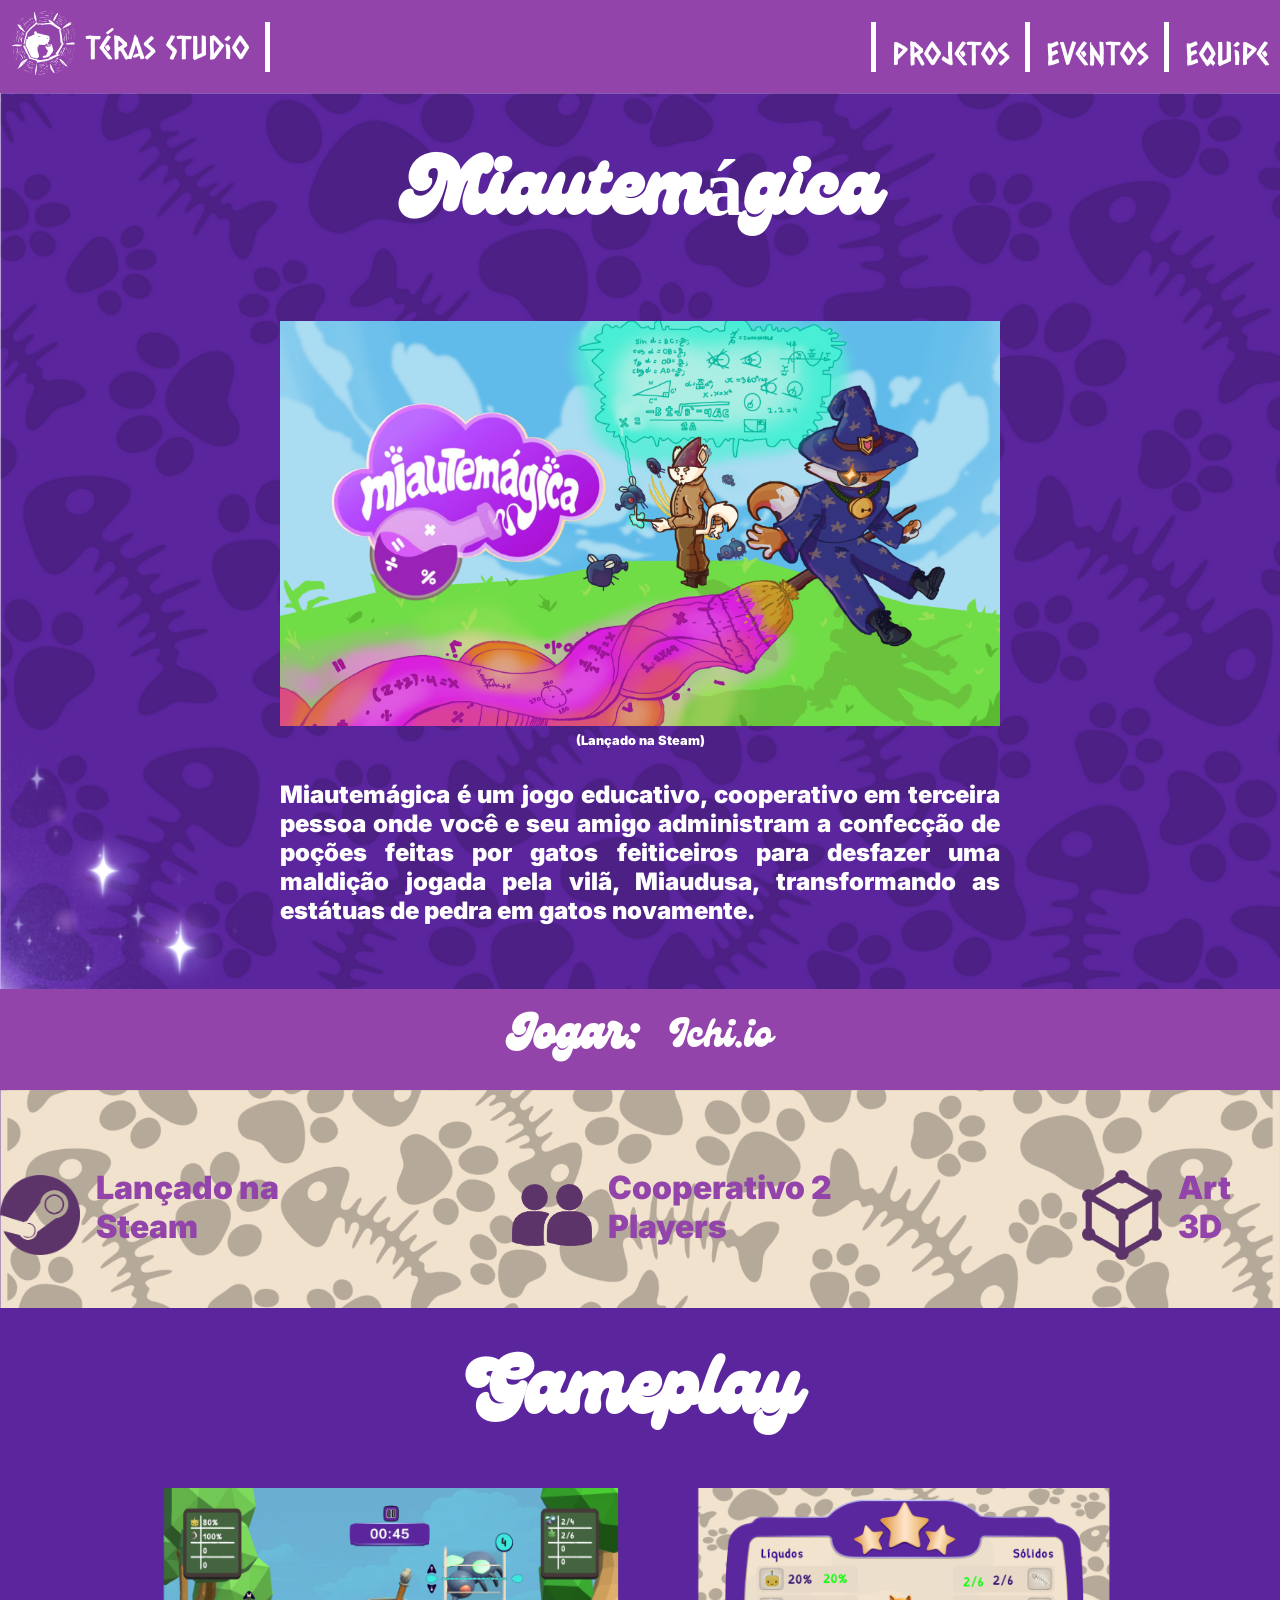
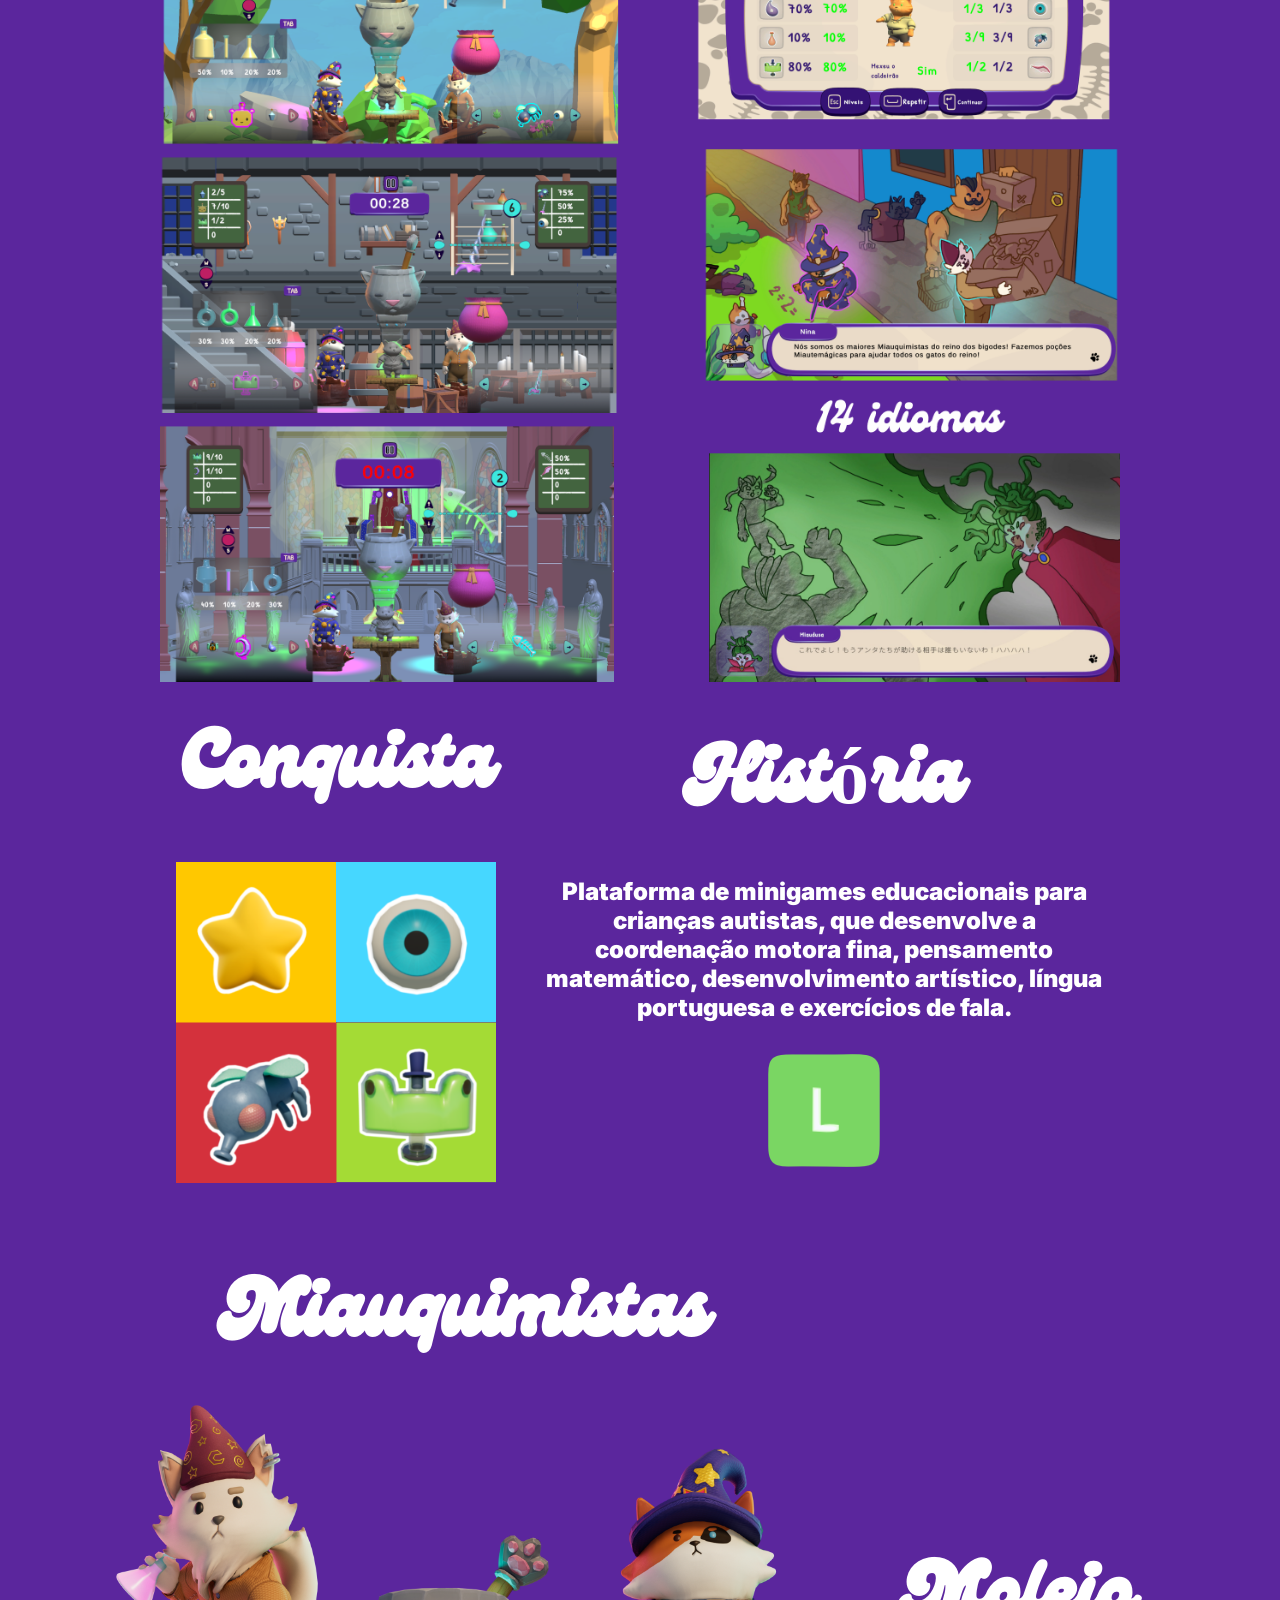
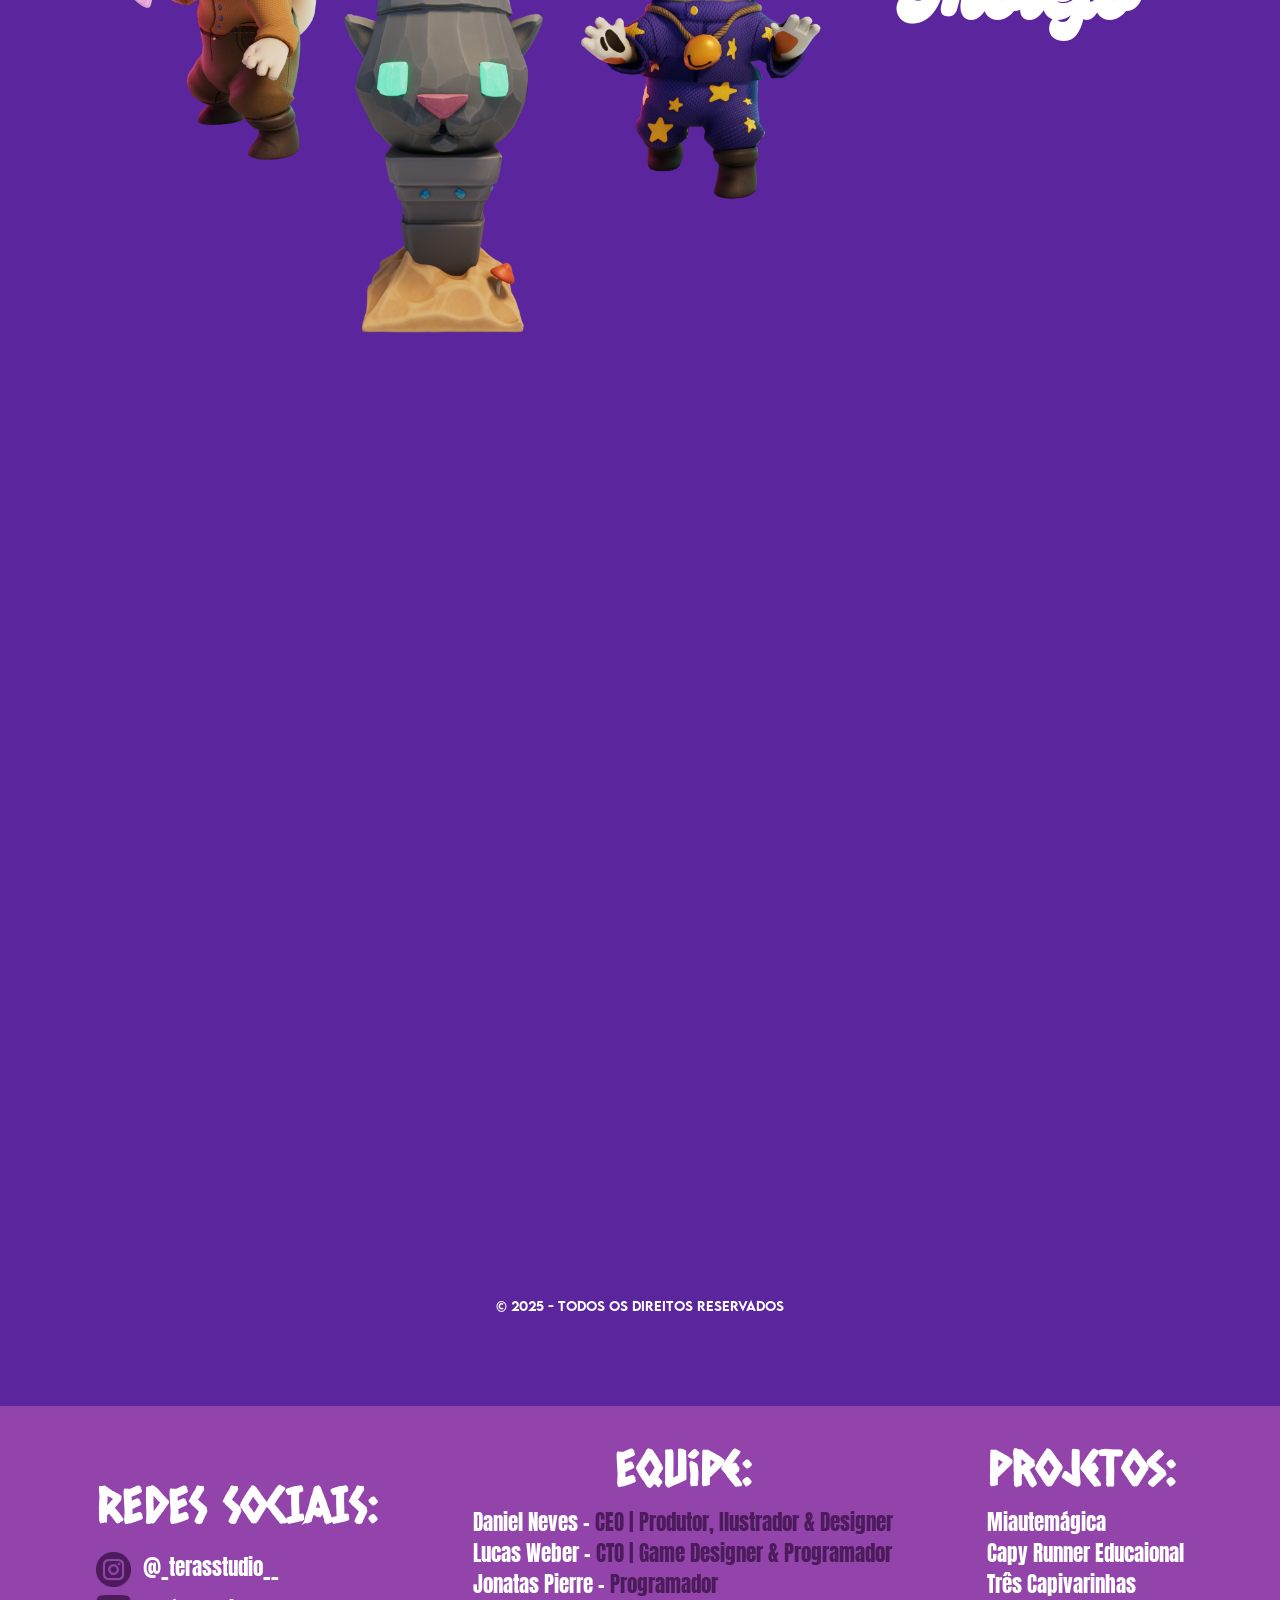
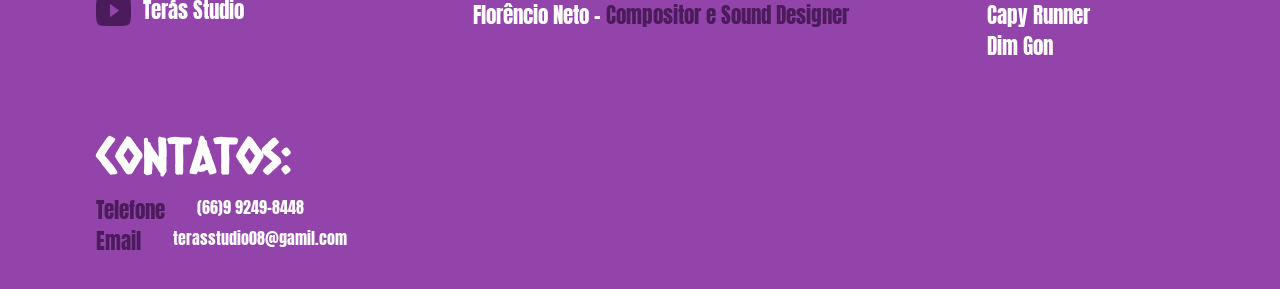
==== commit 19a2d4a2: "Revert "Merge pull request #1 from corazon261/main" This reverts commit 934d5323a35f821adfbf2ab2564a" ====
--- a/1-Miautemagica/Miautemagica.html
+++ b/1-Miautemagica/Miautemagica.html
@@ -7,7 +7,6 @@
     <meta name='viewport' content='width=device-width, initial-scale=1'>
     <link rel='stylesheet' type='text/css' media='screen' href='Miautemagica.css'>
     <link rel="icon" type="image/x-icon" href="../img/IconeDoApp_184×184_miautemagica.png">
-    <script src='../script.js'></script>
 </head>
 <body>
     
@@ -21,11 +20,6 @@
                 <div class="navDiv" id="TerasNavTitle"></div>
             </div>
 
-            <button id="menuHamburger" aria-label="Abrir menu">
-                <span></span>
-                <span></span>
-                <span></span>
-            </button>
             <div id="navElement">
                 <div class="navDiv" ></div>
                 <a href="/Projetos/projetos.html">Projetos</a>
@@ -33,8 +27,6 @@
                 <a href="/Eventos/eventos.html">Eventos</a>
                 <div class="navDiv"></div>
                 <a href="/Equipe/equipe.html">Equipe</a>
-                <div class="navDiv"></div>
-                <a href="../index.html#faleConosco">Fale Conosco</a>
             </div>
         </nav>
 
@@ -112,6 +104,10 @@
       <!-- final page -->
    <div id="FinalPage"></div>
 
+    <p class="copyrigt">
+        © 2025 - Todos os direitos reservados
+    </p>
+
         <!-- Rodapé -->
         <footer>
             <section id="infosContainer">
@@ -156,36 +152,9 @@
                 </div>
                 <div class="contactsElement">
                     <span>Email</span>
-                    <p>terasstudio08@gmail.com</p>
+                    <p>terasstudio08@gamil.com</p>
                 </div>
-                <button id="btnAbrirForm">Enviar Mensagem</button>
             </section>
-            <div id="footerCopyright">
-                <p>© 2025 Téras Studio — Todos os direitos reservados</p>
-            </div>
         </footer>
-
-        <!-- Modal Fale Conosco -->
-        <div id="modalOverlay">
-            <div id="modal">
-                <button id="modalFechar">&times;</button>
-                <h2>Enviar Mensagem</h2>
-                <form id="faleConoscoForm">
-                    <div class="formGroup">
-                        <label for="formNome">Nome</label>
-                        <input type="text" id="formNome" placeholder="Seu nome" required>
-                    </div>
-                    <div class="formGroup">
-                        <label for="formEmail">Email</label>
-                        <input type="email" id="formEmail" placeholder="seu@email.com" required>
-                    </div>
-                    <div class="formGroup">
-                        <label for="formMensagem">Mensagem</label>
-                        <textarea id="formMensagem" placeholder="Sua mensagem..." rows="5" required></textarea>
-                    </div>
-                    <button type="submit" id="formBtn">Enviar</button>
-                </form>
-            </div>
-        </div>
 </body>
 </html>
--- a/1-Miautemagica/Miautemagica.css
+++ b/1-Miautemagica/Miautemagica.css
@@ -1,5 +1,4 @@
-*{margin: 0%; box-sizing: border-box;}
-img { max-width: 100%; height: auto; }
+*{margin: 0%;}
 
 @font-face {
     font-family:'GentyDemo';
@@ -69,10 +68,8 @@
     justify-content: space-between;
     background-color: #9344AB;
     padding: 0.7rem;
-    position: relative;
-}
-#menuHamburger {
-    display: none;
+    
+
 }
 #navTeras{
     display: flex;
@@ -105,119 +102,6 @@
     width: 5px ;
     height: 50px;
     margin: 0 1rem 0 1rem;
-}
-
-/*Modal*/
-#modalOverlay {
-    display: none;
-    position: fixed;
-    top: 0;
-    left: 0;
-    width: 100%;
-    height: 100%;
-    background-color: rgba(0, 0, 0, 0.75);
-    z-index: 1000;
-    justify-content: center;
-    align-items: center;
-}
-#modalOverlay.ativo {
-    display: flex;
-}
-#modal {
-    background-color: #2A2A2A;
-    border: 2px solid #AD997E;
-    border-radius: 8px;
-    padding: 2.5rem;
-    width: 90%;
-    max-width: 35rem;
-    position: relative;
-    max-height: 90vh;
-    overflow-y: auto;
-}
-#modal h2 {
-    font-family: CaesarDressing;
-    color: #AD997E;
-    font-size: 2rem;
-    margin-bottom: 1.5rem;
-}
-#modalFechar {
-    position: absolute;
-    top: 0.8rem;
-    right: 1.2rem;
-    background: none;
-    border: none;
-    color: #AD997E;
-    font-size: 2.2rem;
-    cursor: pointer;
-    line-height: 1;
-    font-family: Anton;
-}
-#modalFechar:hover { color: #fff; }
-#faleConoscoForm {
-    display: flex;
-    flex-direction: column;
-    gap: 1.2rem;
-}
-.formGroup {
-    display: flex;
-    flex-direction: column;
-    gap: 0.4rem;
-}
-.formGroup label {
-    font-family: CaesarDressing;
-    color: #AD997E;
-    font-size: 1.2rem;
-}
-.formGroup input,
-.formGroup textarea {
-    background-color: #202020;
-    border: 2px solid #AD997E;
-    border-radius: 4px;
-    color: #fff;
-    font-family: Anton;
-    font-size: 1rem;
-    padding: 0.7rem 1rem;
-    outline: none;
-    resize: vertical;
-    width: 100%;
-    box-sizing: border-box;
-}
-.formGroup input:focus,
-.formGroup textarea:focus { border-color: #fff; }
-#formBtn {
-    background-color: #AD997E;
-    border: none;
-    color: #202020;
-    cursor: pointer;
-    font-family: CaesarDressing;
-    font-size: 1.5rem;
-    padding: 0.7rem 2rem;
-    align-self: flex-end;
-    transition: background-color 0.2s;
-}
-#formBtn:hover { background-color: #fff; }
-#btnAbrirForm {
-    background-color: #AD997E;
-    border: none;
-    color: #202020;
-    cursor: pointer;
-    font-family: CaesarDressing;
-    font-size: 1.2rem;
-    padding: 0.6rem 1.5rem;
-    margin-top: 1rem;
-    transition: background-color 0.2s;
-}
-#btnAbrirForm:hover { background-color: #fff; }
-#footerCopyright {
-    text-align: center;
-    padding: 1rem 2rem;
-    border-top: 1px solid rgba(255,255,255,0.2);
-}
-#footerCopyright p {
-    font-family: Anton;
-    font-size: 0.85rem;
-    color: rgba(255,255,255,0.6);
-    text-align: center;
 }
 
 /*Bloco Inicial*/
@@ -560,54 +444,7 @@
         flex-direction: column;
     }
     .navDiv{
-        display: none;
-    }
-    #menuHamburger {
-        display: flex;
-        flex-direction: column;
-        gap: 5px;
-        background: none;
-        border: none;
-        cursor: pointer;
-        padding: 6px;
-    }
-    #menuHamburger span {
-        display: block;
-        width: 26px;
-        height: 3px;
-        background-color: #fff;
-        border-radius: 3px;
-        transition: transform 0.3s, opacity 0.3s;
-    }
-    #menuHamburger.aberto span:nth-child(1) {
-        transform: rotate(45deg) translate(5.5px, 5.5px);
-    }
-    #menuHamburger.aberto span:nth-child(2) {
-        opacity: 0;
-    }
-    #menuHamburger.aberto span:nth-child(3) {
-        transform: rotate(-45deg) translate(5.5px, -5.5px);
-    }
-    #navElement {
-        display: none;
-        position: absolute;
-        top: 100%;
-        left: 0;
-        right: 0;
-        flex-direction: column;
-        align-items: center;
-        background-color: #9344AB;
-        padding: 0.8rem 0;
-        gap: 0.8rem;
-        z-index: 100;
-        box-shadow: 0 6px 12px rgba(0,0,0,0.35);
-    }
-    #navElement.aberto {
-        display: flex;
-    }
-    nav a {
-        font-size: 1.3rem;
-        padding: 0.2rem 1rem;
+    margin: 0 0.5rem 0 0.5rem;
     }
 
   /*Bloco Inicial*/
